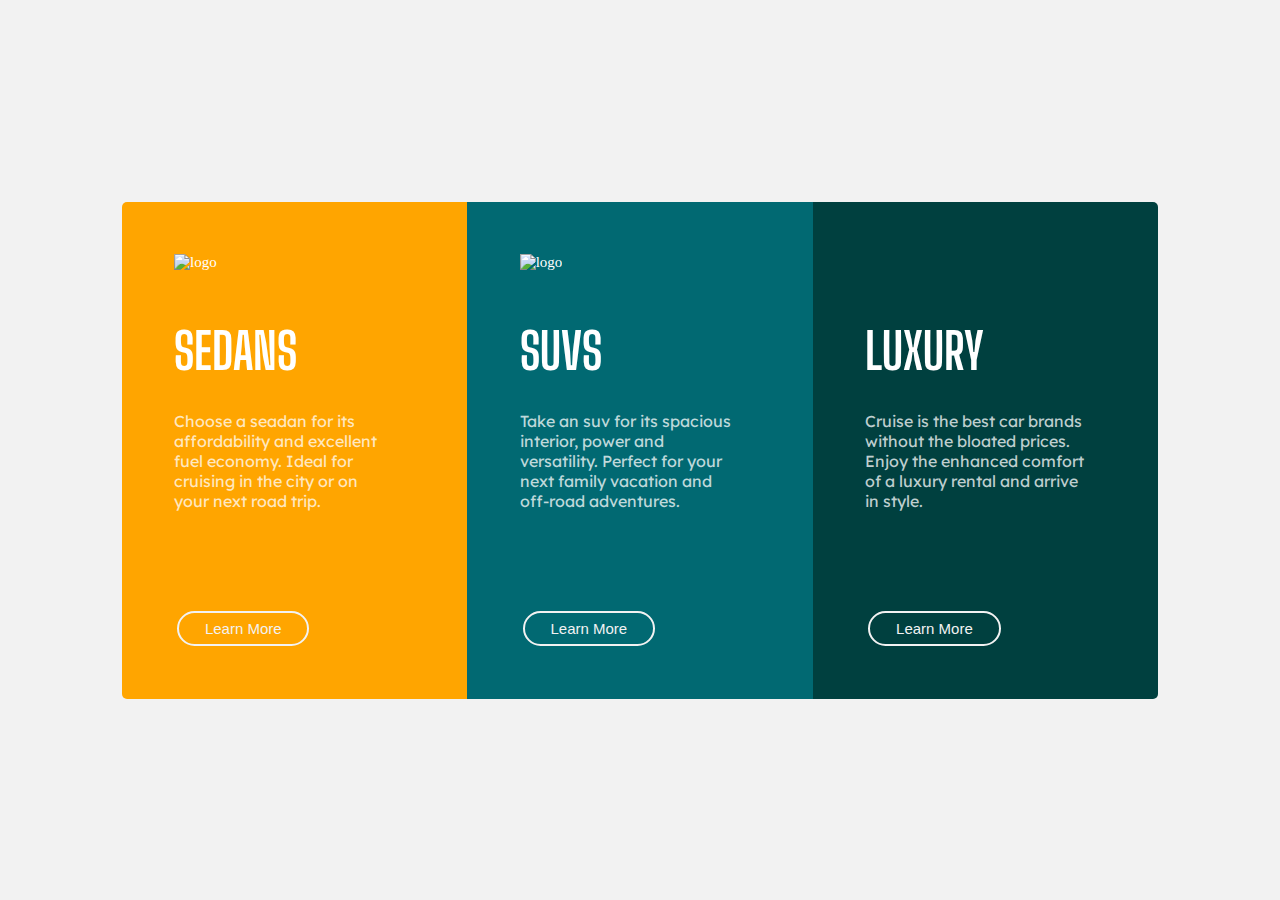
==== index.html @ ff4578f8 "Add files via upload" ====
<!DOCTYPE html>
<html lang="en">

<head>
    <meta charset="UTF-8">
    <meta http-equiv="X-UA-Compatible" content="IE=Edge">
    <meta name="viewport" content="width=device-width, initial-scale=1">
    <title>Flexbox Task</title>
    <link rel="stylesheet" href="style.css">
    <link rel="preconnect" href="https://fonts.googleapis.com">
    <link rel="preconnect" href="https://fonts.gstatic.com" crossorigin>
    <link href="https://fonts.googleapis.com/css2?family=Big+Shoulders+Display:wght@700&family=Lexend+Deca&display=swap" rel="stylesheet">
</head>

<body>
    <main>
        <div class="box">
            <div class="first">
                <img src="C:\Users\YASIR\Documents\Codes\flex b\img\icon-sedans.svg" alt="logo">
                <h1>SEDANS</h1>
                <p>
                    Choose a seadan for its <br>affordability and excellent <br>fuel economy. Ideal for <br>cruising in the city or on<br> your next road trip.
                </p>
                <button>Learn More</button>
            </div>
            <div class="second">
                <img src="C:\Users\YASIR\Documents\Codes\flex b\img\icon-suvs.svg" alt="logo">
                <h1>SUVS</h1>
                <p>
                    Take an suv for its spacious<br> interior, power and<br> versatility. Perfect for your <br>next family vacation and<br>off-road adventures.
                </p>
                <button>Learn More</button>
            </div>
            <div class="third">
                <img src="C:\Users\YASIR\Documents\Codes\flex b\img\icon-luxury.svg" alt="">
                <h1>LUXURY</h1>
                <p>
                    Cruise is the best car brands <br>without the bloated prices. <br>Enjoy the enhanced comfort <br>of a luxury rental and arrive <br>in style.
                </p>
                <button>Learn More</button>
            </div>
        </div>
    </main>
</body>

</html>
---- style.css ----
* {
    margin: 0;
    padding: 0;
    box-sizing: border-box;
}

body {
    background-color: hsl(0, 0%, 95%);
    Font-size: 15px
}

main {
    width: 90%;
    margin: auto;
    display: flex;
    justify-content: center;
    align-items: center;
    height: 100vh;
    color: white;
}

.box {
    height: auto;
    max-height: 3000px;
    display: flex;
    width: 90%;
}

h1 {
    padding-top: 50px;
    padding-bottom: 20px;
    font-family: 'Big Shoulders Display', cursive;
    font-size: 50px;
}

p {
    padding-bottom: 50px;
    padding-top: 10px;
    font-family: 'Lexend Deca', sans-serif;
    font-size: 16px;
    color: hsla(0, 0%, 100%, 0.75);
    font-stretch: extra-expanded;
}

.first {
    background-color: orange;
    padding: 3.5em;
    width: 80%;
    border-top-left-radius: 5px;
    border-bottom-left-radius: 5px;
}

.second {
    background-color: #016972;
    padding: 3.5em;
    width: 80%;
}

.third {
    background-color: #00403F;
    padding: 3.5em;
    width: 80%;
    border-top-right-radius: 5px;
    border-bottom-right-radius: 5px;
}

button {
    background-color: transparent;
    color: hsl(0, 0%, 95%);
    font-size: 1em;
    padding: 0.3rem;
    border: 2px solid hsl(0, 0%, 95%);
    border-radius: 20px;
    cursor: pointer;
    margin-top: 50px;
    margin-left: 0.2em;
    width: 55%;
    height: 35px;
}

img {
    width: 30%;
}
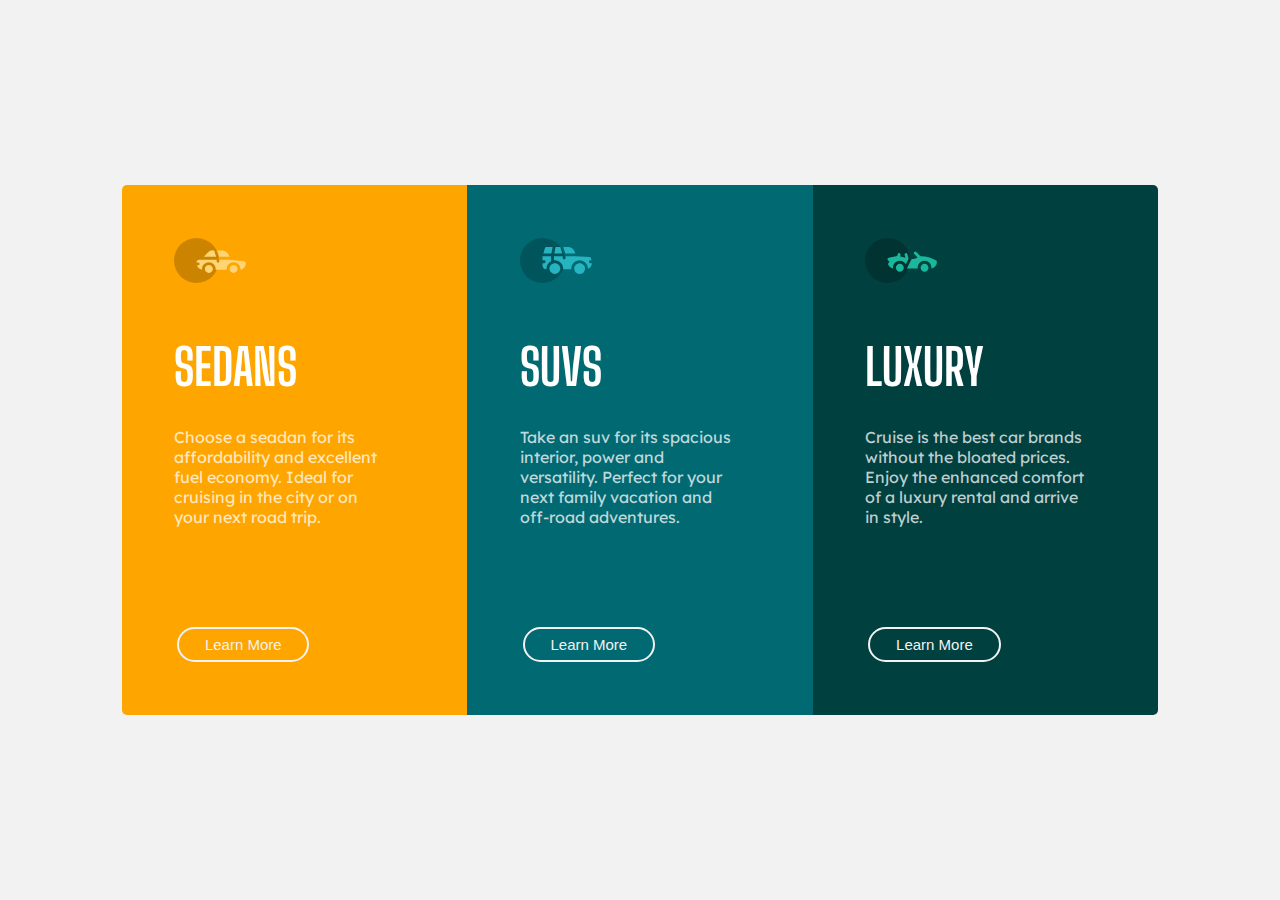
==== commit 41e1c98d: "Update index.html" ====
--- a/index.html
+++ b/index.html
@@ -16,7 +16,7 @@
     <main>
         <div class="box">
             <div class="first">
-                <img src="C:\Users\YASIR\Documents\Codes\flex b\img\icon-sedans.svg" alt="logo">
+                <img src="\icon-sedans.svg" alt="logo">
                 <h1>SEDANS</h1>
                 <p>
                     Choose a seadan for its <br>affordability and excellent <br>fuel economy. Ideal for <br>cruising in the city or on<br> your next road trip.
@@ -24,7 +24,7 @@
                 <button>Learn More</button>
             </div>
             <div class="second">
-                <img src="C:\Users\YASIR\Documents\Codes\flex b\img\icon-suvs.svg" alt="logo">
+                <img src="\icon-suvs.svg" alt="logo">
                 <h1>SUVS</h1>
                 <p>
                     Take an suv for its spacious<br> interior, power and<br> versatility. Perfect for your <br>next family vacation and<br>off-road adventures.
@@ -32,7 +32,7 @@
                 <button>Learn More</button>
             </div>
             <div class="third">
-                <img src="C:\Users\YASIR\Documents\Codes\flex b\img\icon-luxury.svg" alt="">
+                <img src="\icon-luxury.svg" alt="">
                 <h1>LUXURY</h1>
                 <p>
                     Cruise is the best car brands <br>without the bloated prices. <br>Enjoy the enhanced comfort <br>of a luxury rental and arrive <br>in style.
@@ -43,4 +43,4 @@
     </main>
 </body>
 
-</html>+</html>
